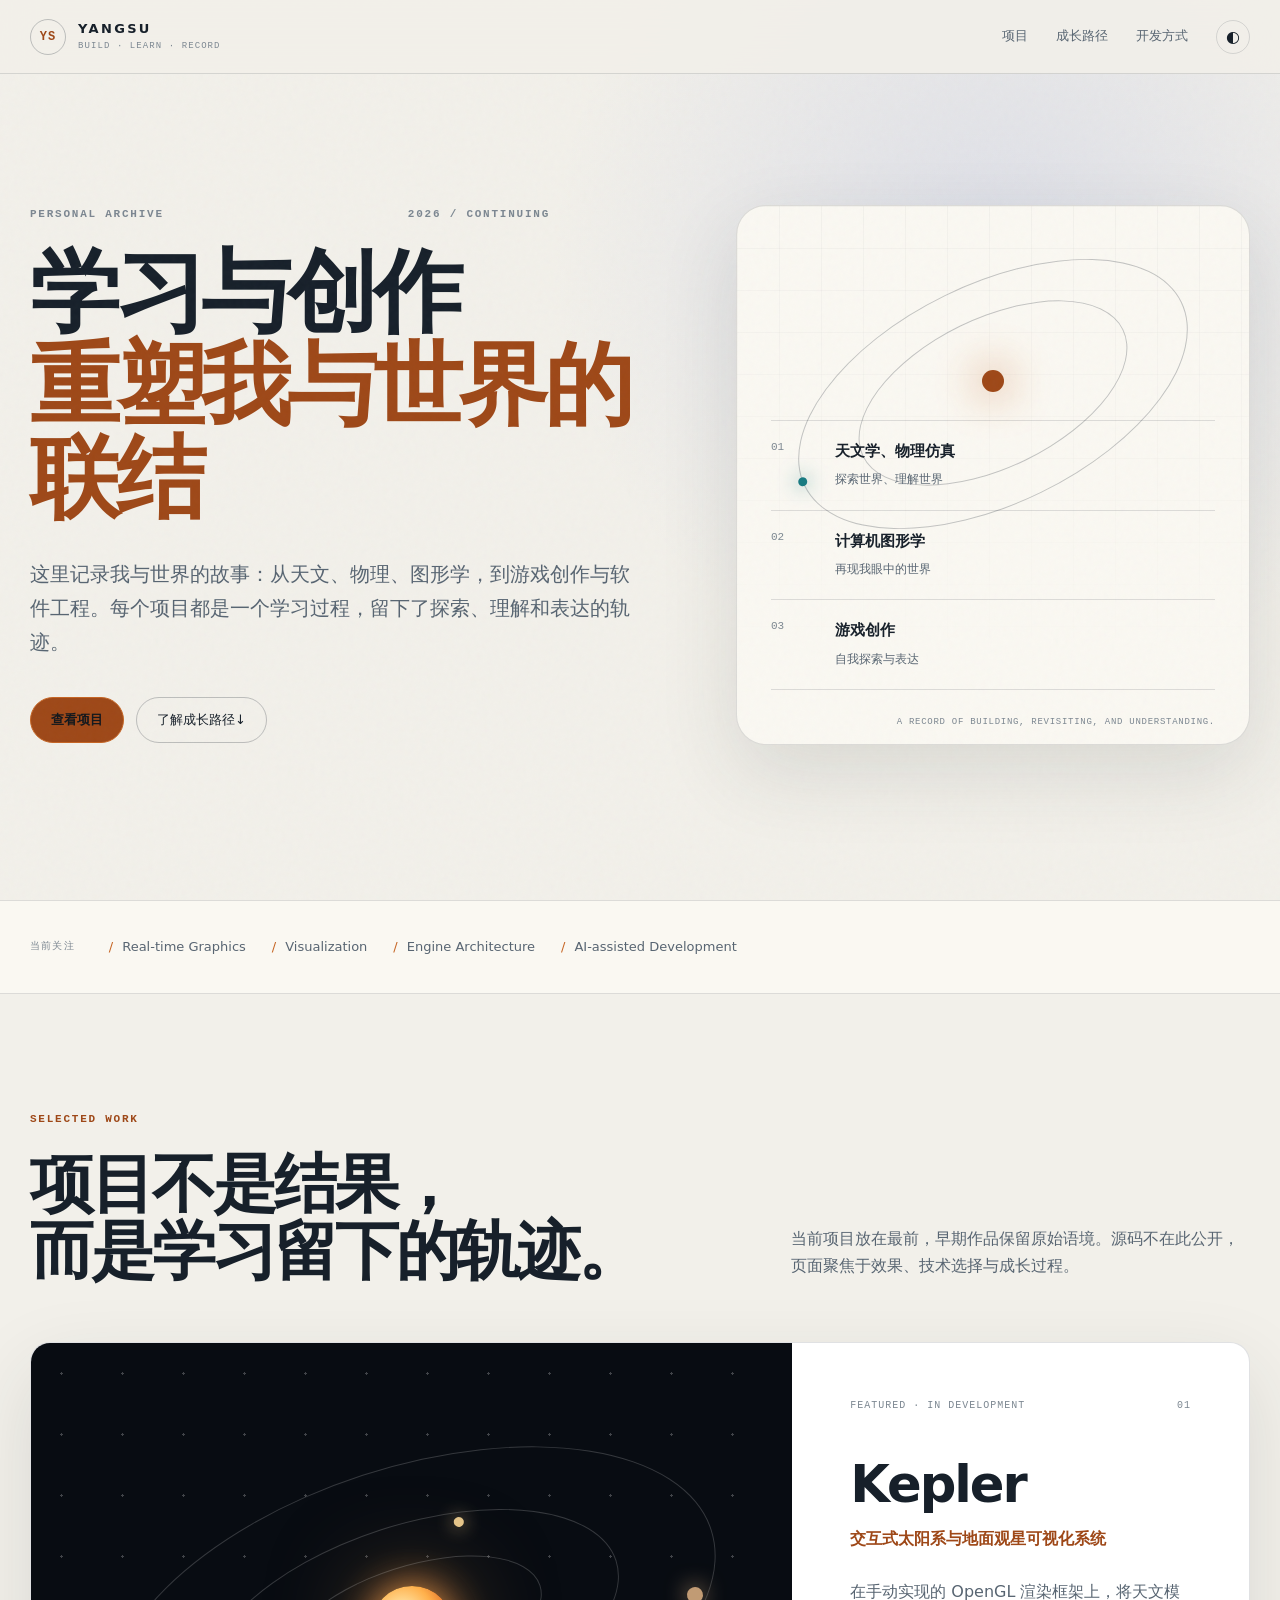
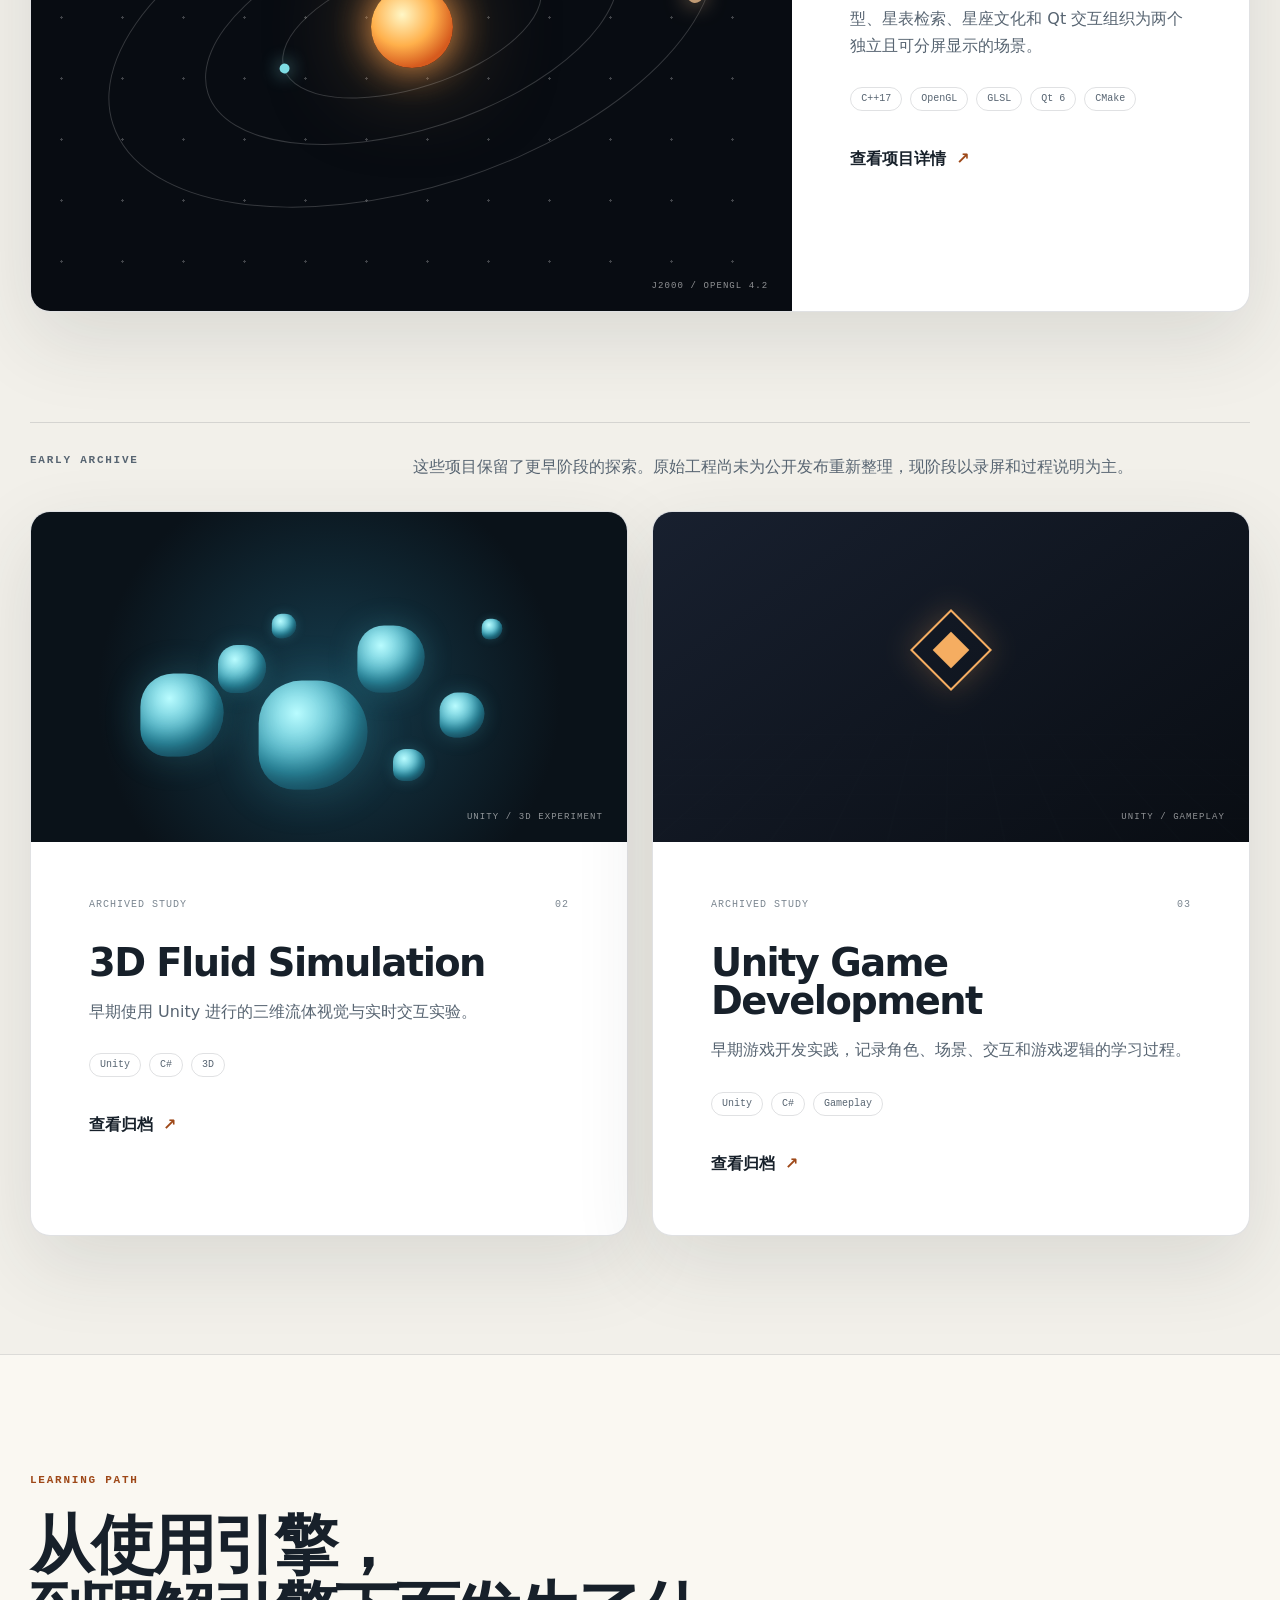
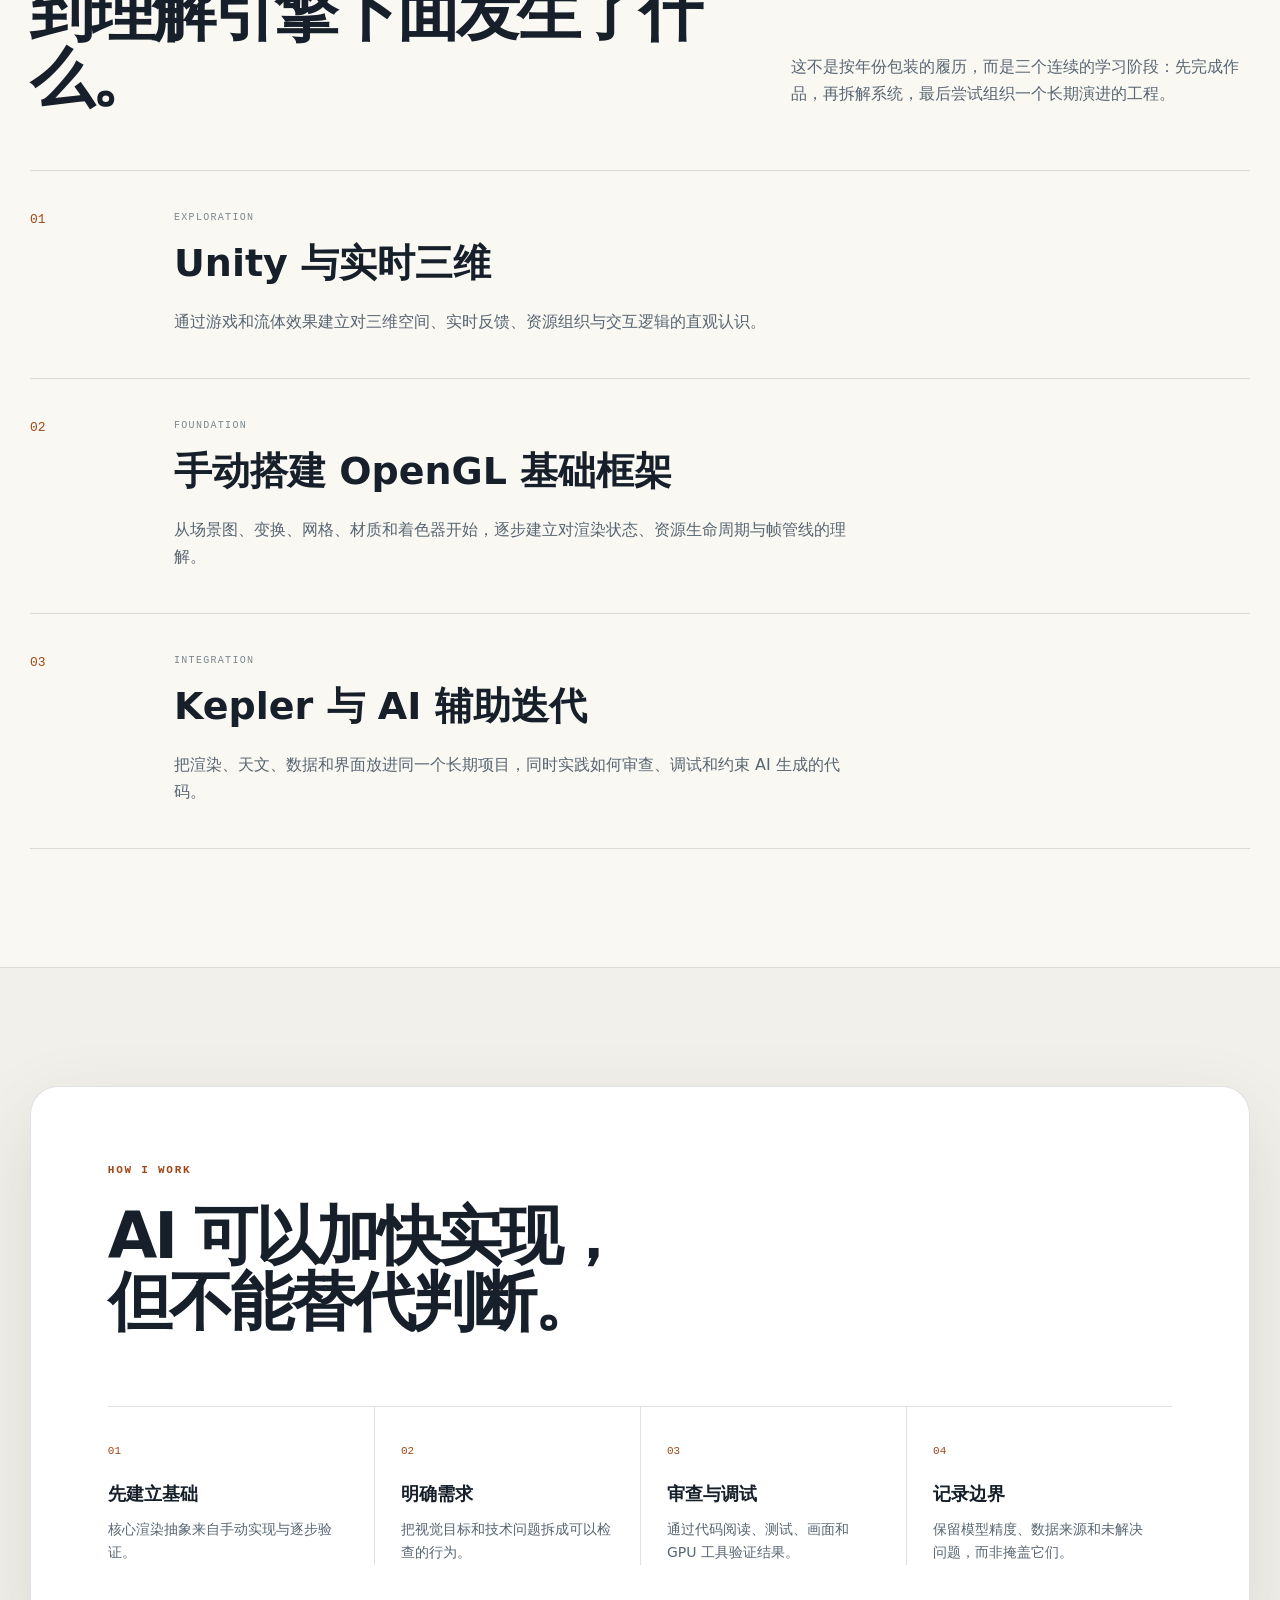
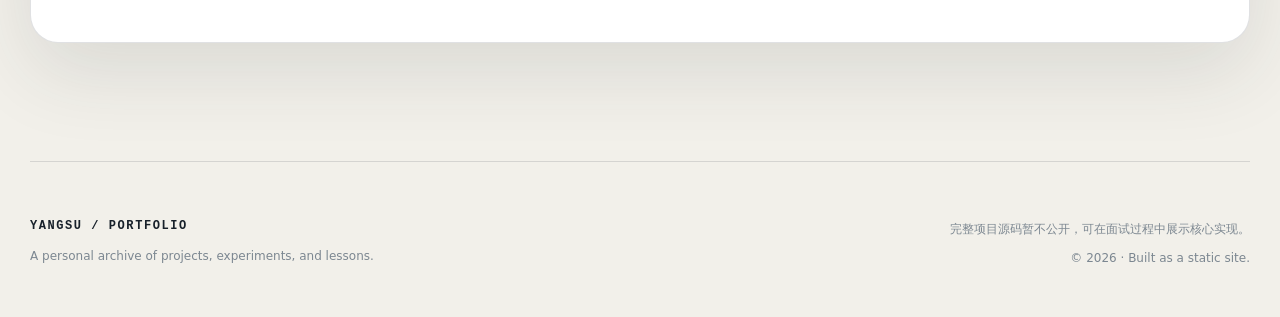
==== index.html @ 83a38634 "first version of my personal portfolio website, showcasing my projects and journey in learning and c" ====
<!doctype html>
<html lang="zh-CN" data-theme="dark">
<head>
  <meta charset="utf-8">
  <meta name="viewport" content="width=device-width, initial-scale=1">
  <meta name="description" content="A personal archive of projects, experiments, and lessons in graphics programming, game development, and software engineering.">
  <meta name="robots" content="noindex, nofollow, noarchive">
  <meta name="theme-color" content="#0b0f14">
  <title>YANGSU — Projects, Experiments & Growth</title>
  <link rel="stylesheet" href="assets/css/style.css">
  <script src="assets/js/main.js" defer></script>
</head>
<body>
  <a class="skip-link" href="#main">跳到主要内容</a>

  <header class="site-header">
    <a class="brand" href="./" aria-label="返回首页">
      <span class="brand-mark" aria-hidden="true">YS</span>
      <span class="brand-copy">
        <strong>YANGSU</strong>
        <small>BUILD · LEARN · RECORD</small>
      </span>
    </a>

    <button class="nav-toggle" type="button" aria-expanded="false" aria-controls="site-nav">
      <span></span><span></span>
      <span class="sr-only">打开导航</span>
    </button>

    <nav id="site-nav" class="site-nav" aria-label="主要导航">
      <a href="#work">项目</a>
      <a href="#journey">成长路径</a>
      <a href="#approach">开发方式</a>
      <button class="theme-toggle" type="button" aria-label="切换明暗主题">
        <span class="theme-toggle-icon" aria-hidden="true">◐</span>
      </button>
    </nav>
  </header>

  <main id="main">
    <section class="hero section-shell">
      <div class="hero-copy reveal">
        <p class="eyebrow"><span>PERSONAL ARCHIVE</span><span>2026 / CONTINUING</span></p>
        <h1>学习与创作<br><em>重塑我与世界的联结</em></h1>
        <p class="hero-lead">
          这里记录我与世界的故事：从天文、物理、图形学，到游戏创作与软件工程。每个项目都是一个学习过程，留下了探索、理解和表达的轨迹。
        </p>
        <div class="hero-actions">
          <a class="button button-primary" href="#work">查看项目</a>
          <a class="button button-quiet" href="#journey">了解成长路径 <span aria-hidden="true">↓</span></a>
        </div>
      </div>

      <div class="hero-visual reveal" aria-label="我与世界的故事">
        <div class="hero-grid" aria-hidden="true"></div>
        <div class="growth-orbit growth-orbit-a" aria-hidden="true"></div>
        <div class="growth-orbit growth-orbit-b" aria-hidden="true"></div>
        <div class="growth-core" aria-hidden="true"></div>
        <ol class="growth-steps">
          <li>
            <span class="step-index">01</span>
            <div><strong>天文学、物理仿真</strong><small>探索世界、理解世界</small></div>
          </li>
          <li>
            <span class="step-index">02</span>
            <div><strong>计算机图形学</strong><small>再现我眼中的世界</small></div>
          </li>
          <li>
            <span class="step-index">03</span>
            <div><strong>游戏创作</strong><small>自我探索与表达</small></div>
          </li>
        </ol>
        <p class="visual-caption">A record of building, revisiting, and understanding.</p>
      </div>
    </section>

    <section class="manifesto" aria-label="个人方向">
      <div class="manifesto-inner section-shell reveal">
        <p>当前关注</p>
        <ul>
          <li>Real-time Graphics</li>
          <li>Visualization</li>
          <li>Engine Architecture</li>
          <li>AI-assisted Development</li>
        </ul>
      </div>
    </section>

    <section id="work" class="work section-shell section-block">
      <div class="section-heading reveal">
        <div>
          <p class="eyebrow">SELECTED WORK</p>
          <h2>项目不是结果，<br>而是学习留下的轨迹。</h2>
        </div>
        <p>当前项目放在最前，早期作品保留原始语境。源码不在此公开，页面聚焦于效果、技术选择与成长过程。</p>
      </div>

      <article class="project-card project-featured reveal">
        <a class="project-visual visual-kepler" href="projects/kepler/" aria-label="查看 Kepler 项目">
          <div class="space-field" aria-hidden="true"></div>
          <div class="sun" aria-hidden="true"></div>
          <div class="orbit orbit-1" aria-hidden="true"><i></i></div>
          <div class="orbit orbit-2" aria-hidden="true"><i></i></div>
          <div class="orbit orbit-3" aria-hidden="true"><i></i></div>
          <span class="visual-label">J2000 / OPENGL 4.2</span>
        </a>
        <div class="project-body">
          <div class="project-meta">
            <span>FEATURED · IN DEVELOPMENT</span>
            <span>01</span>
          </div>
          <h3>Kepler</h3>
          <p class="project-subtitle">交互式太阳系与地面观星可视化系统</p>
          <p>
            在手动实现的 OpenGL 渲染框架上，将天文模型、星表检索、星座文化和
            Qt 交互组织为两个独立且可分屏显示的场景。
          </p>
          <ul class="tag-list" aria-label="Kepler 技术栈">
            <li>C++17</li><li>OpenGL</li><li>GLSL</li><li>Qt 6</li><li>CMake</li>
          </ul>
          <a class="text-link" href="projects/kepler/">查看项目详情 <span aria-hidden="true">↗</span></a>
        </div>
      </article>

      <div class="archive-heading reveal">
        <p class="eyebrow">EARLY ARCHIVE</p>
        <p>这些项目保留了更早阶段的探索。原始工程尚未为公开发布重新整理，现阶段以录屏和过程说明为主。</p>
      </div>

      <div class="project-grid">
        <article class="project-card project-compact reveal">
          <a class="project-visual visual-fluid" href="projects/unity-fluid/" aria-label="查看 Unity 3D 流体模拟">
            <div class="fluid-cloud" aria-hidden="true">
              <i></i><i></i><i></i><i></i><i></i><i></i><i></i><i></i>
            </div>
            <span class="visual-label">UNITY / 3D EXPERIMENT</span>
          </a>
          <div class="project-body">
            <div class="project-meta"><span>ARCHIVED STUDY</span><span>02</span></div>
            <h3>3D Fluid Simulation</h3>
            <p>早期使用 Unity 进行的三维流体视觉与实时交互实验。</p>
            <ul class="tag-list"><li>Unity</li><li>C#</li><li>3D</li></ul>
            <a class="text-link" href="projects/unity-fluid/">查看归档 <span aria-hidden="true">↗</span></a>
          </div>
        </article>

        <article class="project-card project-compact reveal">
          <a class="project-visual visual-game" href="projects/unity-game/" aria-label="查看 Unity 游戏开发归档">
            <div class="game-grid" aria-hidden="true"></div>
            <div class="game-cursor" aria-hidden="true"></div>
            <span class="visual-label">UNITY / GAMEPLAY</span>
          </a>
          <div class="project-body">
            <div class="project-meta"><span>ARCHIVED STUDY</span><span>03</span></div>
            <h3>Unity Game Development</h3>
            <p>早期游戏开发实践，记录角色、场景、交互和游戏逻辑的学习过程。</p>
            <ul class="tag-list"><li>Unity</li><li>C#</li><li>Gameplay</li></ul>
            <a class="text-link" href="projects/unity-game/">查看归档 <span aria-hidden="true">↗</span></a>
          </div>
        </article>
      </div>
    </section>

    <section id="journey" class="journey section-block">
      <div class="section-shell">
        <div class="section-heading reveal">
          <div>
            <p class="eyebrow">LEARNING PATH</p>
            <h2>从使用引擎，<br>到理解引擎下面发生了什么。</h2>
          </div>
          <p>这不是按年份包装的履历，而是三个连续的学习阶段：先完成作品，再拆解系统，最后尝试组织一个长期演进的工程。</p>
        </div>

        <ol class="timeline">
          <li class="reveal">
            <span class="timeline-number">01</span>
            <div>
              <p class="timeline-kicker">EXPLORATION</p>
              <h3>Unity 与实时三维</h3>
              <p>通过游戏和流体效果建立对三维空间、实时反馈、资源组织与交互逻辑的直观认识。</p>
            </div>
          </li>
          <li class="reveal">
            <span class="timeline-number">02</span>
            <div>
              <p class="timeline-kicker">FOUNDATION</p>
              <h3>手动搭建 OpenGL 基础框架</h3>
              <p>从场景图、变换、网格、材质和着色器开始，逐步建立对渲染状态、资源生命周期与帧管线的理解。</p>
            </div>
          </li>
          <li class="reveal">
            <span class="timeline-number">03</span>
            <div>
              <p class="timeline-kicker">INTEGRATION</p>
              <h3>Kepler 与 AI 辅助迭代</h3>
              <p>把渲染、天文、数据和界面放进同一个长期项目，同时实践如何审查、调试和约束 AI 生成的代码。</p>
            </div>
          </li>
        </ol>
      </div>
    </section>

    <section id="approach" class="approach section-shell section-block">
      <div class="approach-panel reveal">
        <p class="eyebrow">HOW I WORK</p>
        <h2>AI 可以加快实现，<br>但不能替代判断。</h2>
        <div class="approach-grid">
          <div><span>01</span><h3>先建立基础</h3><p>核心渲染抽象来自手动实现与逐步验证。</p></div>
          <div><span>02</span><h3>明确需求</h3><p>把视觉目标和技术问题拆成可以检查的行为。</p></div>
          <div><span>03</span><h3>审查与调试</h3><p>通过代码阅读、测试、画面和 GPU 工具验证结果。</p></div>
          <div><span>04</span><h3>记录边界</h3><p>保留模型精度、数据来源和未解决问题，而非掩盖它们。</p></div>
        </div>
      </div>
    </section>
  </main>

  <footer class="site-footer section-shell">
    <div>
      <strong>YANGSU / PORTFOLIO</strong>
      <p>A personal archive of projects, experiments, and lessons.</p>
    </div>
    <div class="footer-note">
      <p>完整项目源码暂不公开，可在面试过程中展示核心实现。</p>
      <p>© <span data-current-year>2026</span> · Built as a static site.</p>
    </div>
  </footer>
</body>
</html>
---- assets/css/style.css ----
:root {
  color-scheme: dark;
  --bg: #0b0f14;
  --bg-raised: #10161e;
  --panel: #131b25;
  --panel-soft: #17212d;
  --text: #eef2f5;
  --muted: #98a5b3;
  --faint: #65717e;
  --line: rgba(255, 255, 255, 0.12);
  --line-strong: rgba(255, 255, 255, 0.22);
  --accent: #f2a65a;
  --accent-bright: #ffc27c;
  --cyan: #74d8df;
  --blue: #728cff;
  --header-bg: rgba(11, 15, 20, 0.78);
  --shadow: 0 28px 80px rgba(0, 0, 0, 0.28);
  --radius: 20px;
  --max-width: 1220px;
  --font-sans: "Segoe UI", "PingFang SC", "Microsoft YaHei", system-ui, sans-serif;
  --font-mono: "Cascadia Code", "SFMono-Regular", Consolas, monospace;
}

html[data-theme="light"] {
  color-scheme: light;
  --bg: #f2f0ea;
  --bg-raised: #faf8f2;
  --panel: #ffffff;
  --panel-soft: #e9e6df;
  --text: #17202a;
  --muted: #586572;
  --faint: #7c8791;
  --line: rgba(18, 28, 38, 0.13);
  --line-strong: rgba(18, 28, 38, 0.24);
  --accent: #c66524;
  --accent-bright: #9e4818;
  --cyan: #187a82;
  --blue: #415fd1;
  --header-bg: rgba(242, 240, 234, 0.82);
  --shadow: 0 28px 80px rgba(44, 48, 52, 0.12);
}

* { box-sizing: border-box; }

html {
  scroll-behavior: smooth;
  scroll-padding-top: 90px;
}

body {
  margin: 0;
  min-width: 320px;
  background:
    radial-gradient(circle at 78% 5%, color-mix(in srgb, var(--blue) 12%, transparent), transparent 28rem),
    var(--bg);
  color: var(--text);
  font-family: var(--font-sans);
  line-height: 1.7;
  text-rendering: optimizeLegibility;
  transition: background-color 180ms ease, color 180ms ease;
}

body::before {
  content: "";
  position: fixed;
  inset: 0;
  pointer-events: none;
  opacity: 0.035;
  z-index: 20;
  background-image: url("data:image/svg+xml,%3Csvg viewBox='0 0 180 180' xmlns='http://www.w3.org/2000/svg'%3E%3Cfilter id='n'%3E%3CfeTurbulence type='fractalNoise' baseFrequency='.9' numOctaves='3' stitchTiles='stitch'/%3E%3C/filter%3E%3Crect width='100%25' height='100%25' filter='url(%23n)' opacity='.8'/%3E%3C/svg%3E");
}

a { color: inherit; }
button, input, video { font: inherit; }
img, video { max-width: 100%; }

.sr-only {
  position: absolute;
  width: 1px;
  height: 1px;
  padding: 0;
  margin: -1px;
  overflow: hidden;
  clip: rect(0, 0, 0, 0);
  white-space: nowrap;
  border: 0;
}

.skip-link {
  position: fixed;
  top: 12px;
  left: 12px;
  z-index: 100;
  padding: 10px 16px;
  color: #111;
  background: var(--accent-bright);
  transform: translateY(-160%);
  transition: transform 160ms ease;
}

.skip-link:focus { transform: translateY(0); }

.section-shell {
  width: min(calc(100% - 48px), var(--max-width));
  margin-inline: auto;
}

.section-block { padding-block: 118px; }

.site-header {
  position: sticky;
  top: 0;
  z-index: 50;
  display: flex;
  align-items: center;
  justify-content: space-between;
  min-height: 74px;
  padding-inline: max(24px, calc((100vw - var(--max-width)) / 2));
  border-bottom: 1px solid var(--line);
  background: var(--header-bg);
  backdrop-filter: blur(18px);
}

.brand {
  display: inline-flex;
  align-items: center;
  gap: 12px;
  text-decoration: none;
}

.brand-mark {
  display: grid;
  width: 36px;
  height: 36px;
  place-items: center;
  border: 1px solid var(--line-strong);
  border-radius: 50%;
  color: var(--accent-bright);
  font: 700 12px/1 var(--font-mono);
  letter-spacing: 0.08em;
}

.brand-copy { display: grid; line-height: 1.1; }
.brand-copy strong { font-size: 13px; letter-spacing: 0.18em; }
.brand-copy small { margin-top: 5px; color: var(--faint); font: 9px/1 var(--font-mono); letter-spacing: 0.12em; }

.site-nav { display: flex; align-items: center; gap: 28px; }
.site-nav a { color: var(--muted); font-size: 13px; text-decoration: none; }
.site-nav a:hover, .site-nav a:focus-visible { color: var(--text); }

.theme-toggle,
.nav-toggle {
  display: grid;
  place-items: center;
  color: var(--text);
  border: 1px solid var(--line);
  background: transparent;
  cursor: pointer;
}

.theme-toggle { width: 34px; height: 34px; border-radius: 50%; }
.theme-toggle:hover { border-color: var(--accent); color: var(--accent-bright); }
.nav-toggle { display: none; width: 40px; height: 40px; padding: 10px; border-radius: 8px; }
.nav-toggle span:not(.sr-only) { width: 18px; height: 1px; margin: 3px; background: currentColor; }

.hero {
  display: grid;
  grid-template-columns: minmax(0, 1.08fr) minmax(420px, 0.92fr);
  gap: clamp(48px, 8vw, 110px);
  align-items: center;
  min-height: calc(100vh - 74px);
  padding-block: 80px 104px;
}

.eyebrow {
  margin: 0 0 24px;
  color: var(--accent-bright);
  font: 700 11px/1.4 var(--font-mono);
  letter-spacing: 0.16em;
  text-transform: uppercase;
}

.hero-copy > .eyebrow { display: flex; justify-content: space-between; max-width: 520px; color: var(--faint); }

.hero h1,
.section-heading h2,
.approach-panel > h2,
.project-hero h1 {
  margin: 0;
  font-weight: 650;
  line-height: 1.04;
  letter-spacing: -0.048em;
}

.hero h1 { font-size: clamp(54px, 7vw, 96px); }
.hero h1 em { color: var(--accent-bright); font-style: normal; }
.hero-lead { max-width: 610px; margin: 32px 0 0; color: var(--muted); font-size: clamp(16px, 1.6vw, 20px); }
.hero-actions { display: flex; flex-wrap: wrap; gap: 12px; margin-top: 38px; }

.button {
  display: inline-flex;
  min-height: 46px;
  align-items: center;
  justify-content: center;
  padding: 0 20px;
  border: 1px solid var(--line-strong);
  border-radius: 999px;
  font-size: 13px;
  text-decoration: none;
  transition: transform 160ms ease, border-color 160ms ease, background 160ms ease;
}

.button:hover { transform: translateY(-2px); }
.button-primary { color: #12171c; border-color: var(--accent); background: var(--accent-bright); font-weight: 700; }
.button-quiet:hover { border-color: var(--accent); }

.hero-visual {
  position: relative;
  min-height: 540px;
  overflow: hidden;
  border: 1px solid var(--line);
  border-radius: 30px;
  background: var(--bg-raised);
  box-shadow: var(--shadow);
}

.hero-grid,
.game-grid {
  position: absolute;
  inset: 0;
  opacity: 0.25;
  background-image:
    linear-gradient(var(--line) 1px, transparent 1px),
    linear-gradient(90deg, var(--line) 1px, transparent 1px);
  background-size: 42px 42px;
  mask-image: linear-gradient(to bottom, #000, transparent 90%);
}

.growth-orbit { position: absolute; border: 1px solid var(--line-strong); border-radius: 50%; transform: rotate(-26deg); }
.growth-orbit-a { width: 420px; height: 220px; top: 78px; left: 50%; margin-left: -210px; }
.growth-orbit-b { width: 290px; height: 150px; top: 112px; left: 50%; margin-left: -145px; }
.growth-core { position: absolute; top: 164px; left: 50%; width: 22px; height: 22px; margin-left: -11px; border-radius: 50%; background: var(--accent-bright); box-shadow: 0 0 44px var(--accent); }
.growth-orbit-a::after { content: ""; position: absolute; top: 46%; left: -5px; width: 9px; height: 9px; border-radius: 50%; background: var(--cyan); box-shadow: 0 0 20px var(--cyan); }

.growth-steps {
  position: absolute;
  right: 34px;
  bottom: 54px;
  left: 34px;
  display: grid;
  gap: 0;
  margin: 0;
  padding: 0;
  list-style: none;
  border-top: 1px solid var(--line);
}

.growth-steps li { display: grid; grid-template-columns: 52px 1fr; gap: 12px; padding: 18px 0; border-bottom: 1px solid var(--line); }
.step-index { color: var(--faint); font: 11px/1.5 var(--font-mono); }
.growth-steps strong { display: block; font-size: 15px; }
.growth-steps small { color: var(--muted); font-size: 12px; }
.visual-caption { position: absolute; right: 34px; bottom: 17px; margin: 0; color: var(--faint); font: 9px/1 var(--font-mono); letter-spacing: 0.08em; text-transform: uppercase; }

.manifesto { border-block: 1px solid var(--line); background: var(--bg-raised); }
.manifesto-inner { display: flex; align-items: center; gap: 34px; min-height: 92px; }
.manifesto p { flex: 0 0 auto; margin: 0; color: var(--faint); font: 10px/1 var(--font-mono); letter-spacing: 0.12em; }
.manifesto ul { display: flex; flex-wrap: wrap; gap: 12px 26px; margin: 0; padding: 0; list-style: none; }
.manifesto li { color: var(--muted); font-size: 13px; }
.manifesto li::before { content: "/"; margin-right: 9px; color: var(--accent); }

.section-heading { display: grid; grid-template-columns: 1.2fr 0.8fr; gap: 72px; align-items: end; margin-bottom: 58px; }
.section-heading h2, .approach-panel > h2 { font-size: clamp(40px, 5vw, 66px); }
.section-heading > p { max-width: 460px; margin: 0 0 5px; color: var(--muted); }

.project-card { overflow: hidden; border: 1px solid var(--line); border-radius: var(--radius); background: var(--panel); box-shadow: var(--shadow); }
.project-featured { display: grid; grid-template-columns: minmax(0, 1.25fr) minmax(360px, 0.75fr); min-height: 570px; }
.project-visual { position: relative; display: block; min-height: 360px; overflow: hidden; background: #080c12; text-decoration: none; }
.project-body { padding: clamp(28px, 4.6vw, 58px); }
.project-meta { display: flex; justify-content: space-between; margin-bottom: 48px; color: var(--faint); font: 10px/1 var(--font-mono); letter-spacing: 0.1em; }
.project-body h3 { margin: 0; font-size: clamp(34px, 4vw, 55px); line-height: 1; letter-spacing: -0.04em; }
.project-subtitle { margin: 14px 0 26px; color: var(--accent-bright) !important; font-weight: 600; }
.project-body > p { color: var(--muted); }
.tag-list { display: flex; flex-wrap: wrap; gap: 8px; margin: 28px 0 34px; padding: 0; list-style: none; }
.tag-list li { padding: 6px 10px; border: 1px solid var(--line); border-radius: 999px; color: var(--muted); font: 10px/1 var(--font-mono); }
.text-link { display: inline-flex; gap: 10px; align-items: center; color: var(--text); font-weight: 650; text-decoration: none; }
.text-link span { color: var(--accent-bright); transition: transform 160ms ease; }
.text-link:hover span { transform: translate(3px, -3px); }
.visual-label { position: absolute; right: 24px; bottom: 20px; color: rgba(255,255,255,.55); font: 9px/1 var(--font-mono); letter-spacing: .12em; }

.space-field { position: absolute; inset: 0; background-image: radial-gradient(circle, rgba(255,255,255,.72) 0 1px, transparent 1.3px); background-size: 61px 61px; opacity: .32; }
.sun { position: absolute; top: 50%; left: 50%; width: 82px; height: 82px; margin: -41px; border-radius: 50%; background: radial-gradient(circle at 38% 35%, #fff7c6, #ffb04b 42%, #d65b1e 72%); box-shadow: 0 0 38px #f19a48, 0 0 100px rgba(242,166,90,.5); }
.orbit { position: absolute; top: 50%; left: 50%; border: 1px solid rgba(255,255,255,.18); border-radius: 50%; transform: translate(-50%, -50%) rotate(-18deg); }
.orbit-1 { width: 270px; height: 122px; }
.orbit-2 { width: 430px; height: 205px; }
.orbit-3 { width: 630px; height: 320px; }
.orbit i { position: absolute; top: 50%; left: 0; width: 10px; height: 10px; margin: -5px; border-radius: 50%; background: #7edce3; box-shadow: 0 0 18px #7edce3; }
.orbit-2 i { top: 8%; left: 68%; background: #e4c489; box-shadow: 0 0 18px #e4c489; }
.orbit-3 i { top: 67%; left: 94%; width: 16px; height: 16px; background: #c19b74; box-shadow: 0 0 22px #c19b74; }

.archive-heading { display: grid; grid-template-columns: .4fr 1fr; gap: 48px; margin: 110px 0 30px; padding-top: 30px; border-top: 1px solid var(--line); }
.archive-heading p { margin: 0; color: var(--muted); }
.project-grid { display: grid; grid-template-columns: 1fr 1fr; gap: 24px; }
.project-compact .project-visual { min-height: 330px; }
.project-compact .project-meta { margin-bottom: 34px; }
.project-compact .project-body h3 { font-size: clamp(30px, 3vw, 42px); }

.visual-fluid { background: radial-gradient(circle at 50% 56%, #153c4d, #0a1219 66%); }
.fluid-cloud { position: absolute; inset: 0; filter: blur(.2px); }
.fluid-cloud i { position: absolute; width: 64px; height: 64px; border-radius: 46% 54% 62% 38%; background: radial-gradient(circle at 35% 30%, #b9fcff, #36a5bc 58%, #174a63); box-shadow: inset -8px -12px 18px rgba(3,20,32,.45), 0 0 28px rgba(71,201,220,.22); }
.fluid-cloud i:nth-child(1) { left: 20%; top: 52%; transform: scale(1.3); }
.fluid-cloud i:nth-child(2) { left: 30%; top: 38%; transform: scale(.75); }
.fluid-cloud i:nth-child(3) { left: 42%; top: 58%; transform: scale(1.7); }
.fluid-cloud i:nth-child(4) { left: 55%; top: 35%; transform: scale(1.05); }
.fluid-cloud i:nth-child(5) { left: 67%; top: 52%; transform: scale(.7); }
.fluid-cloud i:nth-child(6) { left: 58%; top: 67%; transform: scale(.5); }
.fluid-cloud i:nth-child(7) { left: 37%; top: 25%; transform: scale(.38); }
.fluid-cloud i:nth-child(8) { left: 72%; top: 26%; transform: scale(.32); }

.visual-game { background: linear-gradient(145deg, #18202f, #090d13); }
.game-grid { opacity: .42; transform: perspective(420px) rotateX(58deg) scale(1.4); transform-origin: center bottom; mask-image: linear-gradient(to top, #000, transparent); }
.game-cursor { position: absolute; top: 42%; left: 50%; width: 58px; height: 58px; border: 2px solid #f5ad61; transform: translate(-50%, -50%) rotate(45deg); box-shadow: 0 0 30px rgba(245,173,97,.25); }
.game-cursor::after { content: ""; position: absolute; inset: 14px; background: #f5ad61; }

.journey { background: var(--bg-raised); border-block: 1px solid var(--line); }
.timeline { margin: 0; padding: 0; list-style: none; border-top: 1px solid var(--line); }
.timeline li { display: grid; grid-template-columns: 110px minmax(0, 1fr); gap: 34px; padding: 42px 0; border-bottom: 1px solid var(--line); }
.timeline-number { color: var(--accent-bright); font: 13px/1 var(--font-mono); }
.timeline-kicker { margin: 0 0 8px; color: var(--faint); font: 10px/1 var(--font-mono); letter-spacing: .13em; }
.timeline h3 { margin: 0; font-size: clamp(25px, 3vw, 38px); }
.timeline div > p:last-child { max-width: 690px; margin: 13px 0 0; color: var(--muted); }

.approach-panel { padding: clamp(34px, 6vw, 78px); border: 1px solid var(--line); border-radius: 28px; background: var(--panel); box-shadow: var(--shadow); }
.approach-panel > h2 { max-width: 800px; }
.approach-grid { display: grid; grid-template-columns: repeat(4, 1fr); gap: 0; margin-top: 70px; border-top: 1px solid var(--line); }
.approach-grid > div { padding: 28px 26px 0 0; }
.approach-grid > div + div { padding-left: 26px; border-left: 1px solid var(--line); }
.approach-grid span { color: var(--accent-bright); font: 11px/1 var(--font-mono); }
.approach-grid h3 { margin: 17px 0 8px; font-size: 18px; }
.approach-grid p { margin: 0; color: var(--muted); font-size: 14px; }

.site-footer { display: flex; justify-content: space-between; gap: 40px; padding-block: 48px; border-top: 1px solid var(--line); }
.site-footer strong { font: 700 12px/1 var(--font-mono); letter-spacing: .13em; }
.site-footer p { margin: 9px 0 0; color: var(--faint); font-size: 12px; }
.footer-note { text-align: right; }

/* Project detail pages */
.project-page { background: var(--bg); }
.project-nav { position: sticky; top: 0; z-index: 40; display: flex; justify-content: space-between; align-items: center; min-height: 66px; padding-inline: max(24px, calc((100vw - var(--max-width)) / 2)); border-bottom: 1px solid var(--line); background: var(--header-bg); backdrop-filter: blur(16px); }
.project-nav a { color: var(--muted); font-size: 13px; text-decoration: none; }
.project-nav a:hover { color: var(--text); }
.project-nav .project-nav-title { color: var(--text); font: 700 11px/1 var(--font-mono); letter-spacing: .12em; }
.project-hero { display: grid; grid-template-columns: 1fr .86fr; gap: 70px; align-items: center; padding-block: 100px 84px; }
.project-hero h1 { font-size: clamp(62px, 9vw, 124px); }
.project-hero .project-deck { max-width: 680px; margin: 28px 0 0; color: var(--muted); font-size: 19px; }
.project-facts { display: grid; grid-template-columns: 1fr 1fr; gap: 0; margin-top: 42px; border-block: 1px solid var(--line); }
.project-facts div { padding: 17px 18px 17px 0; }
.project-facts div:nth-child(even) { padding-left: 18px; border-left: 1px solid var(--line); }
.project-facts small { display: block; color: var(--faint); font: 9px/1 var(--font-mono); letter-spacing: .12em; }
.project-facts strong { display: block; margin-top: 7px; font-size: 13px; }
.project-hero-art { min-height: 470px; border: 1px solid var(--line); border-radius: 28px; background: #080c12; box-shadow: var(--shadow); }
.detail-section { padding-block: 94px; border-top: 1px solid var(--line); }
.detail-heading { display: grid; grid-template-columns: .42fr 1fr; gap: 42px; margin-bottom: 46px; }
.detail-heading .eyebrow { margin-top: 8px; }
.detail-heading h2 { max-width: 850px; margin: 0; font-size: clamp(34px, 4.5vw, 58px); line-height: 1.1; letter-spacing: -.035em; }
.detail-copy { max-width: 800px; margin-left: auto; color: var(--muted); font-size: 17px; }
.media-frame { position: relative; min-height: 520px; overflow: hidden; border: 1px solid var(--line); border-radius: var(--radius); background: var(--panel); box-shadow: var(--shadow); }
.media-frame video { display: none; width: 100%; height: 100%; min-height: 520px; object-fit: contain; background: #05070a; }
.media-frame.is-ready video { display: block; }
.media-frame.is-ready .media-placeholder { display: none; }
.media-placeholder { position: absolute; inset: 0; display: grid; place-items: center; padding: 30px; text-align: center; background: radial-gradient(circle at center, color-mix(in srgb, var(--blue) 15%, transparent), transparent 52%); }
.media-placeholder-mark { display: grid; width: 76px; height: 76px; margin: 0 auto 22px; place-items: center; border: 1px solid var(--line-strong); border-radius: 50%; color: var(--accent-bright); font-size: 23px; }
.media-placeholder h3 { margin: 0; font-size: 22px; }
.media-placeholder p { max-width: 520px; margin: 10px auto 0; color: var(--muted); }
.media-placeholder code { color: var(--cyan); font-family: var(--font-mono); }
.feature-list { display: grid; grid-template-columns: repeat(3, 1fr); gap: 18px; }
.feature-item { padding: 28px; border: 1px solid var(--line); border-radius: 16px; background: var(--panel); }
.feature-item span { color: var(--accent-bright); font: 10px/1 var(--font-mono); }
.feature-item h3 { margin: 18px 0 9px; font-size: 18px; }
.feature-item p { margin: 0; color: var(--muted); font-size: 14px; }
.architecture { display: grid; grid-template-columns: 1fr 46px 1fr 46px 1fr; align-items: stretch; gap: 10px; }
.architecture-column { display: grid; gap: 10px; }
.architecture-node { display: grid; min-height: 98px; align-content: center; padding: 18px; border: 1px solid var(--line); border-radius: 12px; background: var(--panel); }
.architecture-node strong { font-size: 15px; }
.architecture-node small { margin-top: 5px; color: var(--muted); }
.architecture-arrow { display: grid; place-items: center; color: var(--accent-bright); font: 18px/1 var(--font-mono); }
.pipeline { display: grid; grid-template-columns: repeat(6, 1fr); gap: 8px; counter-reset: pipeline; }
.pipeline div { position: relative; min-height: 138px; padding: 22px 16px; border: 1px solid var(--line); border-radius: 12px; background: var(--panel); counter-increment: pipeline; }
.pipeline div::before { content: "0" counter(pipeline); display: block; margin-bottom: 28px; color: var(--accent-bright); font: 10px/1 var(--font-mono); }
.pipeline strong { font-size: 13px; }
.note-panel { padding: 28px 32px; border-left: 3px solid var(--accent); background: var(--panel); color: var(--muted); }
.note-panel strong { color: var(--text); }
.archive-hero-art { display: grid; place-items: center; overflow: hidden; }
.archive-hero-art .fluid-cloud { width: 100%; height: 100%; }
.archive-hero-art .game-grid { width: 100%; height: 100%; }
.archive-status { display: inline-flex; align-items: center; gap: 8px; margin-top: 26px; padding: 8px 12px; border: 1px solid var(--line); border-radius: 999px; color: var(--muted); font: 10px/1 var(--font-mono); }
.archive-status::before { content: ""; width: 6px; height: 6px; border-radius: 50%; background: var(--accent); }

.reveal { opacity: 0; transform: translateY(18px); transition: opacity 650ms ease, transform 650ms ease; }
.reveal.is-visible { opacity: 1; transform: none; }

@media (max-width: 980px) {
  .hero { grid-template-columns: 1fr; min-height: auto; }
  .hero-visual { min-height: 500px; }
  .project-featured, .project-hero { grid-template-columns: 1fr; }
  .project-featured .project-visual { min-height: 480px; }
  .section-heading { grid-template-columns: 1fr; gap: 24px; }
  .approach-grid { grid-template-columns: 1fr 1fr; }
  .approach-grid > div:nth-child(3) { padding-left: 0; border-left: 0; }
  .architecture { grid-template-columns: 1fr; }
  .architecture-arrow { min-height: 34px; transform: rotate(90deg); }
  .pipeline { grid-template-columns: repeat(3, 1fr); }
  .feature-list { grid-template-columns: 1fr 1fr; }
}

@media (max-width: 720px) {
  .section-shell { width: min(calc(100% - 32px), var(--max-width)); }
  .section-block { padding-block: 82px; }
  .nav-toggle { display: grid; }
  .site-nav { position: absolute; top: 74px; right: 16px; left: 16px; display: none; align-items: stretch; gap: 0; padding: 12px; border: 1px solid var(--line); border-radius: 14px; background: var(--panel); box-shadow: var(--shadow); }
  .site-nav.is-open { display: grid; }
  .site-nav a { padding: 12px; }
  .theme-toggle { margin: 8px 12px; }
  .hero { padding-block: 62px 76px; }
  .hero-copy > .eyebrow span:last-child { display: none; }
  .hero h1 { font-size: clamp(46px, 15vw, 68px); }
  .hero-visual { min-height: 470px; border-radius: 20px; }
  .growth-orbit-a { width: 330px; height: 170px; margin-left: -165px; }
  .growth-orbit-b { width: 230px; height: 120px; margin-left: -115px; }
  .manifesto-inner { align-items: flex-start; flex-direction: column; gap: 15px; padding-block: 24px; }
  .manifesto ul { display: grid; grid-template-columns: 1fr 1fr; }
  .project-grid { grid-template-columns: 1fr; }
  .project-featured .project-visual { min-height: 390px; }
  .archive-heading { grid-template-columns: 1fr; gap: 10px; margin-top: 78px; }
  .timeline li { grid-template-columns: 54px 1fr; gap: 15px; }
  .approach-grid { grid-template-columns: 1fr; }
  .approach-grid > div, .approach-grid > div + div { padding: 24px 0; border-left: 0; border-bottom: 1px solid var(--line); }
  .site-footer { flex-direction: column; }
  .footer-note { text-align: left; }
  .project-hero { padding-block: 72px 60px; }
  .project-hero h1 { font-size: clamp(54px, 19vw, 86px); }
  .project-hero-art { min-height: 390px; }
  .detail-heading { grid-template-columns: 1fr; gap: 6px; }
  .media-frame, .media-frame video { min-height: 300px; }
  .feature-list { grid-template-columns: 1fr; }
  .pipeline { grid-template-columns: 1fr 1fr; }
}

@media (prefers-reduced-motion: reduce) {
  html { scroll-behavior: auto; }
  *, *::before, *::after { animation-duration: 0.01ms !important; animation-iteration-count: 1 !important; transition-duration: 0.01ms !important; }
  .reveal { opacity: 1; transform: none; }
}
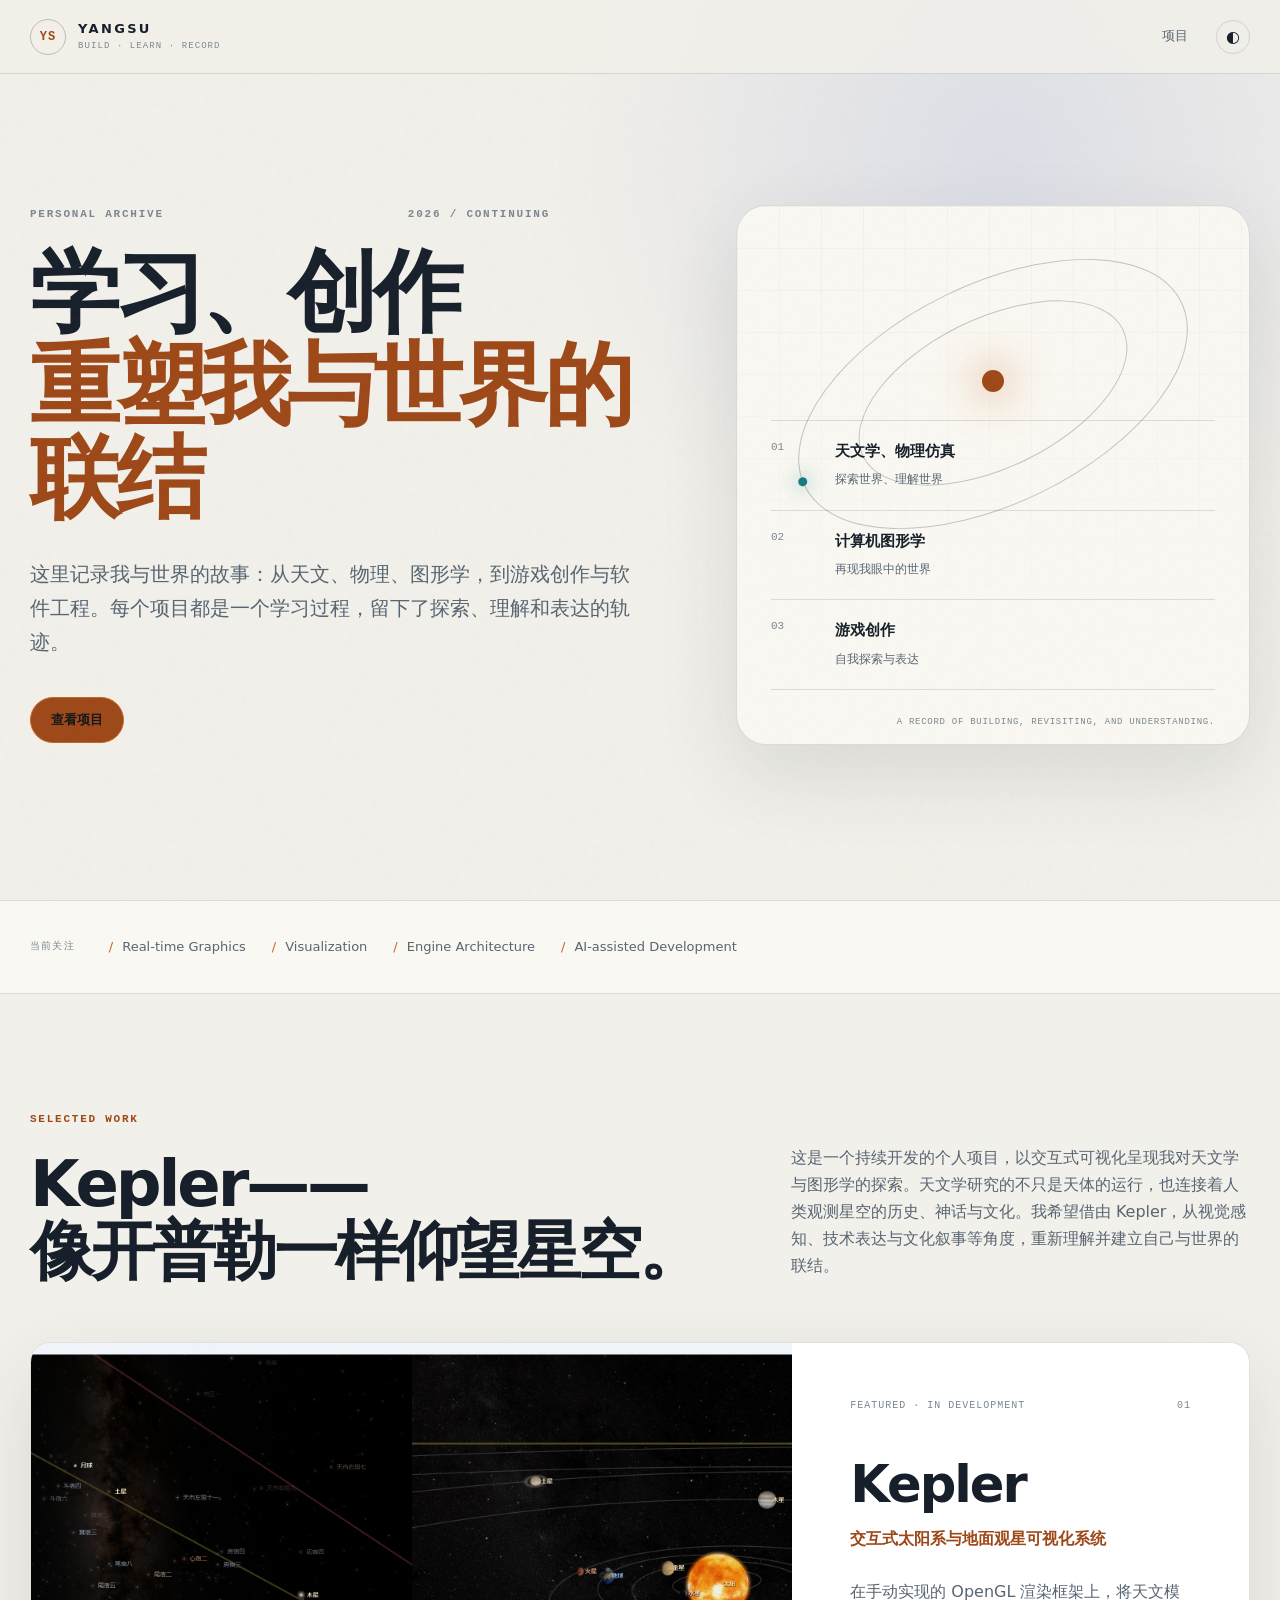
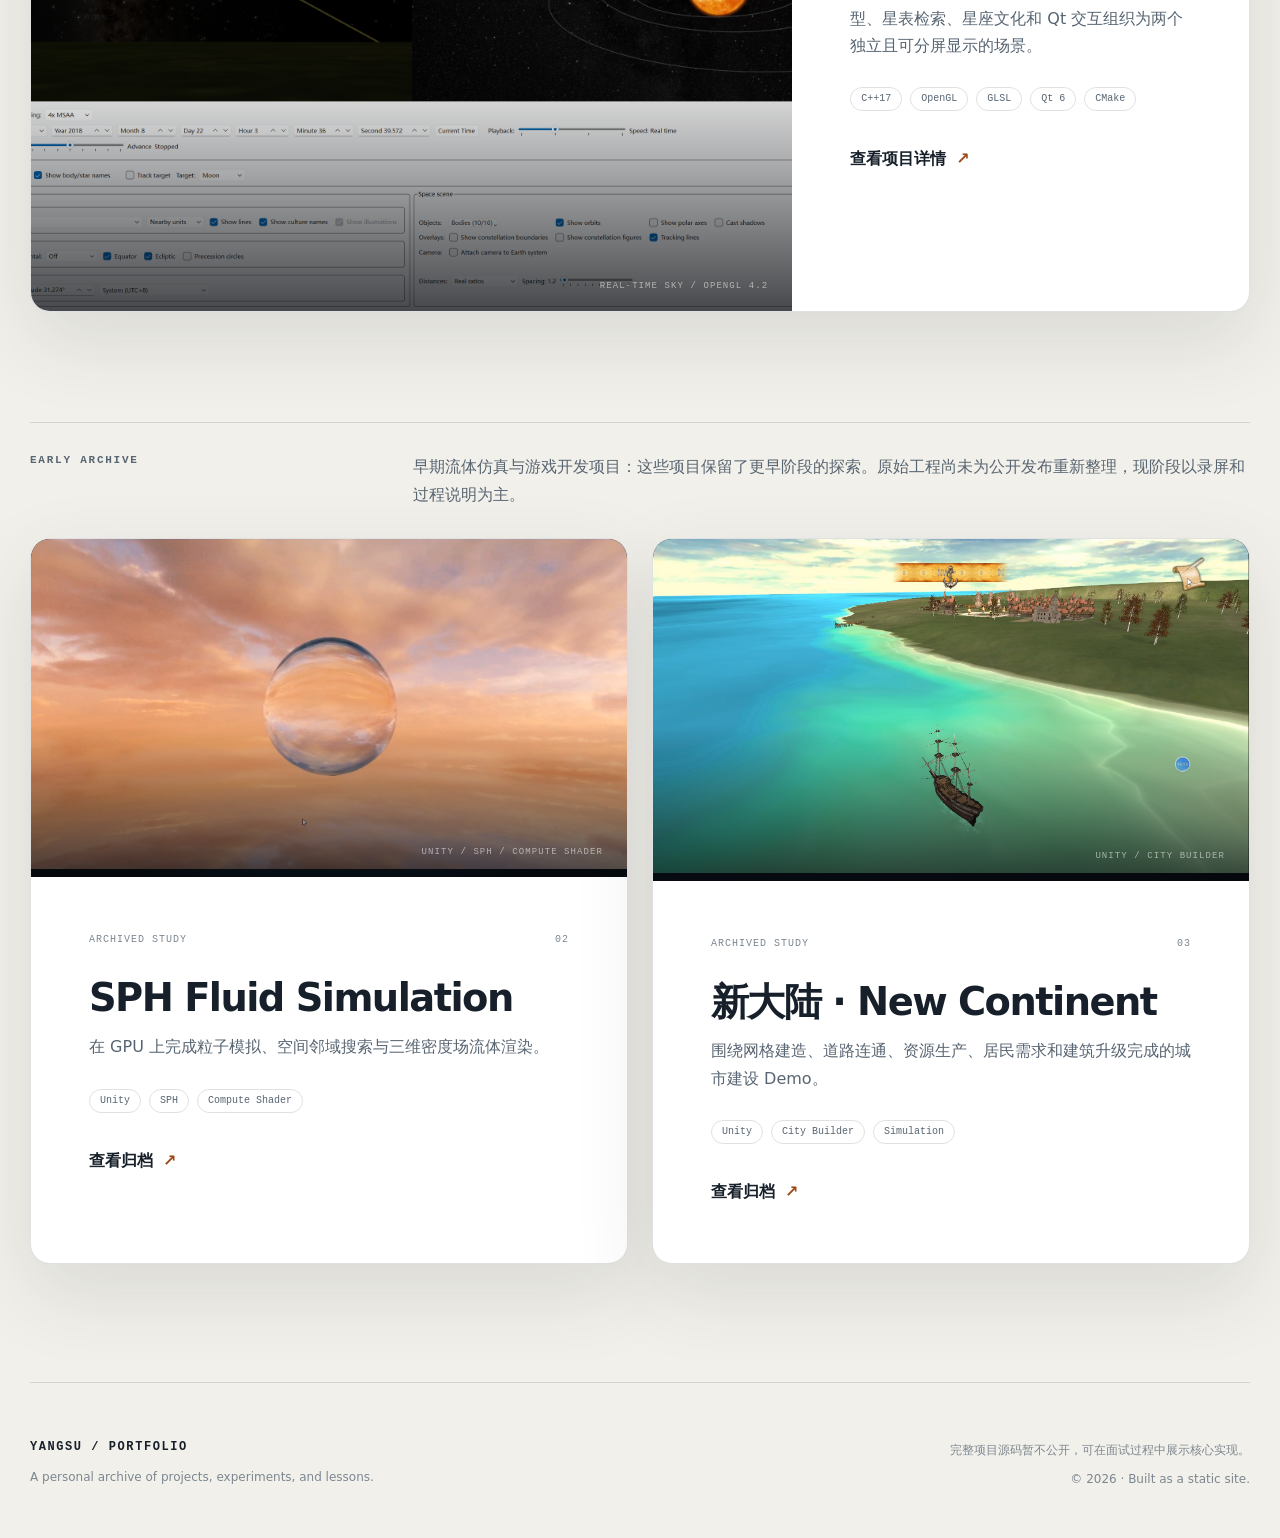
==== commit 80a8574f: "Publish portfolio website" ====
--- a/index.html
+++ b/index.html
@@ -29,8 +29,6 @@
 
     <nav id="site-nav" class="site-nav" aria-label="主要导航">
       <a href="#work">项目</a>
-      <a href="#journey">成长路径</a>
-      <a href="#approach">开发方式</a>
       <button class="theme-toggle" type="button" aria-label="切换明暗主题">
         <span class="theme-toggle-icon" aria-hidden="true">◐</span>
       </button>
@@ -41,13 +39,12 @@
     <section class="hero section-shell">
       <div class="hero-copy reveal">
         <p class="eyebrow"><span>PERSONAL ARCHIVE</span><span>2026 / CONTINUING</span></p>
-        <h1>学习与创作<br><em>重塑我与世界的联结</em></h1>
+        <h1>学习、创作<br><em>重塑我与世界的联结</em></h1>
         <p class="hero-lead">
           这里记录我与世界的故事：从天文、物理、图形学，到游戏创作与软件工程。每个项目都是一个学习过程，留下了探索、理解和表达的轨迹。
         </p>
         <div class="hero-actions">
           <a class="button button-primary" href="#work">查看项目</a>
-          <a class="button button-quiet" href="#journey">了解成长路径 <span aria-hidden="true">↓</span></a>
         </div>
       </div>
 
@@ -90,19 +87,15 @@
       <div class="section-heading reveal">
         <div>
           <p class="eyebrow">SELECTED WORK</p>
-          <h2>项目不是结果，<br>而是学习留下的轨迹。</h2>
+          <h2>Kepler——<br>像开普勒一样仰望星空。</h2>
         </div>
-        <p>当前项目放在最前，早期作品保留原始语境。源码不在此公开，页面聚焦于效果、技术选择与成长过程。</p>
+        <p>这是一个持续开发的个人项目，以交互式可视化呈现我对天文学与图形学的探索。天文学研究的不只是天体的运行，也连接着人类观测星空的历史、神话与文化。我希望借由 Kepler，从视觉感知、技术表达与文化叙事等角度，重新理解并建立自己与世界的联结。</p>
       </div>
 
       <article class="project-card project-featured reveal">
         <a class="project-visual visual-kepler" href="projects/kepler/" aria-label="查看 Kepler 项目">
-          <div class="space-field" aria-hidden="true"></div>
-          <div class="sun" aria-hidden="true"></div>
-          <div class="orbit orbit-1" aria-hidden="true"><i></i></div>
-          <div class="orbit orbit-2" aria-hidden="true"><i></i></div>
-          <div class="orbit orbit-3" aria-hidden="true"><i></i></div>
-          <span class="visual-label">J2000 / OPENGL 4.2</span>
+          <img class="project-cover" src="projects/kepler/media/screenshots/realtime-sky-space-comparison.png" alt="Kepler 地面观星与太阳系空间对照视图">
+          <span class="visual-label">REAL-TIME SKY / OPENGL 4.2</span>
         </a>
         <div class="project-body">
           <div class="project-meta">
@@ -124,94 +117,40 @@
 
       <div class="archive-heading reveal">
         <p class="eyebrow">EARLY ARCHIVE</p>
-        <p>这些项目保留了更早阶段的探索。原始工程尚未为公开发布重新整理，现阶段以录屏和过程说明为主。</p>
+        <p>早期流体仿真与游戏开发项目：这些项目保留了更早阶段的探索。原始工程尚未为公开发布重新整理，现阶段以录屏和过程说明为主。</p>
       </div>
 
       <div class="project-grid">
         <article class="project-card project-compact reveal">
           <a class="project-visual visual-fluid" href="projects/unity-fluid/" aria-label="查看 Unity 3D 流体模拟">
-            <div class="fluid-cloud" aria-hidden="true">
-              <i></i><i></i><i></i><i></i><i></i><i></i><i></i><i></i>
-            </div>
-            <span class="visual-label">UNITY / 3D EXPERIMENT</span>
+            <img class="project-cover" src="projects/unity-fluid/media/cover.png" alt="SPH 三维流体模拟项目画面">
+            <span class="visual-label">UNITY / SPH / COMPUTE SHADER</span>
           </a>
           <div class="project-body">
             <div class="project-meta"><span>ARCHIVED STUDY</span><span>02</span></div>
-            <h3>3D Fluid Simulation</h3>
-            <p>早期使用 Unity 进行的三维流体视觉与实时交互实验。</p>
-            <ul class="tag-list"><li>Unity</li><li>C#</li><li>3D</li></ul>
+            <h3>SPH Fluid Simulation</h3>
+            <p>在 GPU 上完成粒子模拟、空间邻域搜索与三维密度场流体渲染。</p>
+            <ul class="tag-list"><li>Unity</li><li>SPH</li><li>Compute Shader</li></ul>
             <a class="text-link" href="projects/unity-fluid/">查看归档 <span aria-hidden="true">↗</span></a>
           </div>
         </article>
 
         <article class="project-card project-compact reveal">
           <a class="project-visual visual-game" href="projects/unity-game/" aria-label="查看 Unity 游戏开发归档">
-            <div class="game-grid" aria-hidden="true"></div>
-            <div class="game-cursor" aria-hidden="true"></div>
-            <span class="visual-label">UNITY / GAMEPLAY</span>
+            <img class="project-cover" src="projects/unity-game/media/cover.png" alt="新大陆 Unity 城市建设项目画面">
+            <span class="visual-label">UNITY / CITY BUILDER</span>
           </a>
           <div class="project-body">
             <div class="project-meta"><span>ARCHIVED STUDY</span><span>03</span></div>
-            <h3>Unity Game Development</h3>
-            <p>早期游戏开发实践，记录角色、场景、交互和游戏逻辑的学习过程。</p>
-            <ul class="tag-list"><li>Unity</li><li>C#</li><li>Gameplay</li></ul>
+            <h3>新大陆 · New Continent</h3>
+            <p>围绕网格建造、道路连通、资源生产、居民需求和建筑升级完成的城市建设 Demo。</p>
+            <ul class="tag-list"><li>Unity</li><li>City Builder</li><li>Simulation</li></ul>
             <a class="text-link" href="projects/unity-game/">查看归档 <span aria-hidden="true">↗</span></a>
           </div>
         </article>
       </div>
     </section>
 
-    <section id="journey" class="journey section-block">
-      <div class="section-shell">
-        <div class="section-heading reveal">
-          <div>
-            <p class="eyebrow">LEARNING PATH</p>
-            <h2>从使用引擎，<br>到理解引擎下面发生了什么。</h2>
-          </div>
-          <p>这不是按年份包装的履历，而是三个连续的学习阶段：先完成作品，再拆解系统，最后尝试组织一个长期演进的工程。</p>
-        </div>
-
-        <ol class="timeline">
-          <li class="reveal">
-            <span class="timeline-number">01</span>
-            <div>
-              <p class="timeline-kicker">EXPLORATION</p>
-              <h3>Unity 与实时三维</h3>
-              <p>通过游戏和流体效果建立对三维空间、实时反馈、资源组织与交互逻辑的直观认识。</p>
-            </div>
-          </li>
-          <li class="reveal">
-            <span class="timeline-number">02</span>
-            <div>
-              <p class="timeline-kicker">FOUNDATION</p>
-              <h3>手动搭建 OpenGL 基础框架</h3>
-              <p>从场景图、变换、网格、材质和着色器开始，逐步建立对渲染状态、资源生命周期与帧管线的理解。</p>
-            </div>
-          </li>
-          <li class="reveal">
-            <span class="timeline-number">03</span>
-            <div>
-              <p class="timeline-kicker">INTEGRATION</p>
-              <h3>Kepler 与 AI 辅助迭代</h3>
-              <p>把渲染、天文、数据和界面放进同一个长期项目，同时实践如何审查、调试和约束 AI 生成的代码。</p>
-            </div>
-          </li>
-        </ol>
-      </div>
-    </section>
-
-    <section id="approach" class="approach section-shell section-block">
-      <div class="approach-panel reveal">
-        <p class="eyebrow">HOW I WORK</p>
-        <h2>AI 可以加快实现，<br>但不能替代判断。</h2>
-        <div class="approach-grid">
-          <div><span>01</span><h3>先建立基础</h3><p>核心渲染抽象来自手动实现与逐步验证。</p></div>
-          <div><span>02</span><h3>明确需求</h3><p>把视觉目标和技术问题拆成可以检查的行为。</p></div>
-          <div><span>03</span><h3>审查与调试</h3><p>通过代码阅读、测试、画面和 GPU 工具验证结果。</p></div>
-          <div><span>04</span><h3>记录边界</h3><p>保留模型精度、数据来源和未解决问题，而非掩盖它们。</p></div>
-        </div>
-      </div>
-    </section>
   </main>
 
   <footer class="site-footer section-shell">
--- a/assets/css/style.css
+++ b/assets/css/style.css
@@ -184,7 +184,6 @@
 
 .hero h1,
 .section-heading h2,
-.approach-panel > h2,
 .project-hero h1 {
   margin: 0;
   font-weight: 650;
@@ -269,12 +268,16 @@
 .manifesto li::before { content: "/"; margin-right: 9px; color: var(--accent); }
 
 .section-heading { display: grid; grid-template-columns: 1.2fr 0.8fr; gap: 72px; align-items: end; margin-bottom: 58px; }
-.section-heading h2, .approach-panel > h2 { font-size: clamp(40px, 5vw, 66px); }
+.section-heading h2 { font-size: clamp(40px, 5vw, 66px); }
 .section-heading > p { max-width: 460px; margin: 0 0 5px; color: var(--muted); }
 
 .project-card { overflow: hidden; border: 1px solid var(--line); border-radius: var(--radius); background: var(--panel); box-shadow: var(--shadow); }
 .project-featured { display: grid; grid-template-columns: minmax(0, 1.25fr) minmax(360px, 0.75fr); min-height: 570px; }
 .project-visual { position: relative; display: block; min-height: 360px; overflow: hidden; background: #080c12; text-decoration: none; }
+.project-cover { width: 100%; height: 100%; min-height: inherit; object-fit: cover; transition: transform 500ms ease, filter 500ms ease; }
+.project-visual:hover .project-cover { transform: scale(1.018); filter: brightness(1.06); }
+.project-visual:has(.project-cover)::after { content: ""; position: absolute; inset: 55% 0 0; background: linear-gradient(to bottom, transparent, rgba(3,6,10,.72)); pointer-events: none; }
+.project-visual:has(.project-cover) .visual-label { z-index: 1; }
 .project-body { padding: clamp(28px, 4.6vw, 58px); }
 .project-meta { display: flex; justify-content: space-between; margin-bottom: 48px; color: var(--faint); font: 10px/1 var(--font-mono); letter-spacing: 0.1em; }
 .project-body h3 { margin: 0; font-size: clamp(34px, 4vw, 55px); line-height: 1; letter-spacing: -0.04em; }
@@ -320,23 +323,6 @@
 .game-grid { opacity: .42; transform: perspective(420px) rotateX(58deg) scale(1.4); transform-origin: center bottom; mask-image: linear-gradient(to top, #000, transparent); }
 .game-cursor { position: absolute; top: 42%; left: 50%; width: 58px; height: 58px; border: 2px solid #f5ad61; transform: translate(-50%, -50%) rotate(45deg); box-shadow: 0 0 30px rgba(245,173,97,.25); }
 .game-cursor::after { content: ""; position: absolute; inset: 14px; background: #f5ad61; }
-
-.journey { background: var(--bg-raised); border-block: 1px solid var(--line); }
-.timeline { margin: 0; padding: 0; list-style: none; border-top: 1px solid var(--line); }
-.timeline li { display: grid; grid-template-columns: 110px minmax(0, 1fr); gap: 34px; padding: 42px 0; border-bottom: 1px solid var(--line); }
-.timeline-number { color: var(--accent-bright); font: 13px/1 var(--font-mono); }
-.timeline-kicker { margin: 0 0 8px; color: var(--faint); font: 10px/1 var(--font-mono); letter-spacing: .13em; }
-.timeline h3 { margin: 0; font-size: clamp(25px, 3vw, 38px); }
-.timeline div > p:last-child { max-width: 690px; margin: 13px 0 0; color: var(--muted); }
-
-.approach-panel { padding: clamp(34px, 6vw, 78px); border: 1px solid var(--line); border-radius: 28px; background: var(--panel); box-shadow: var(--shadow); }
-.approach-panel > h2 { max-width: 800px; }
-.approach-grid { display: grid; grid-template-columns: repeat(4, 1fr); gap: 0; margin-top: 70px; border-top: 1px solid var(--line); }
-.approach-grid > div { padding: 28px 26px 0 0; }
-.approach-grid > div + div { padding-left: 26px; border-left: 1px solid var(--line); }
-.approach-grid span { color: var(--accent-bright); font: 11px/1 var(--font-mono); }
-.approach-grid h3 { margin: 17px 0 8px; font-size: 18px; }
-.approach-grid p { margin: 0; color: var(--muted); font-size: 14px; }
 
 .site-footer { display: flex; justify-content: space-between; gap: 40px; padding-block: 48px; border-top: 1px solid var(--line); }
 .site-footer strong { font: 700 12px/1 var(--font-mono); letter-spacing: .13em; }
@@ -357,7 +343,7 @@
 .project-facts div:nth-child(even) { padding-left: 18px; border-left: 1px solid var(--line); }
 .project-facts small { display: block; color: var(--faint); font: 9px/1 var(--font-mono); letter-spacing: .12em; }
 .project-facts strong { display: block; margin-top: 7px; font-size: 13px; }
-.project-hero-art { min-height: 470px; border: 1px solid var(--line); border-radius: 28px; background: #080c12; box-shadow: var(--shadow); }
+.project-hero-art { position: relative; min-height: 470px; overflow: hidden; isolation: isolate; border: 1px solid var(--line); border-radius: 28px; background: #080c12; box-shadow: var(--shadow); }
 .detail-section { padding-block: 94px; border-top: 1px solid var(--line); }
 .detail-heading { display: grid; grid-template-columns: .42fr 1fr; gap: 42px; margin-bottom: 46px; }
 .detail-heading .eyebrow { margin-top: 8px; }
@@ -395,6 +381,140 @@
 .archive-status { display: inline-flex; align-items: center; gap: 8px; margin-top: 26px; padding: 8px 12px; border: 1px solid var(--line); border-radius: 999px; color: var(--muted); font: 10px/1 var(--font-mono); }
 .archive-status::before { content: ""; width: 6px; height: 6px; border-radius: 50%; background: var(--accent); }
 
+/* Archived Unity case studies */
+.archive-page .project-hero { grid-template-columns: .9fr 1.1fr; }
+.archive-page .project-hero > * { min-width: 0; }
+.archive-page .detail-section { padding-block: 78px; }
+.archive-cover-art { display: flex; min-height: 0; flex-direction: column; margin: 0; }
+.archive-cover-art img { display: block; width: 100%; aspect-ratio: 16 / 9; object-fit: cover; background: #05070a; }
+.archive-cover-art figcaption { display: grid; grid-template-columns: auto 1fr; gap: 18px; align-items: center; padding: 17px 20px; background: var(--panel); }
+.archive-cover-art figcaption span,
+.archive-media-copy > span { color: var(--accent-bright); font: 10px/1.4 var(--font-mono); letter-spacing: .1em; }
+.archive-cover-art figcaption strong { font-size: 14px; }
+.archive-prose { max-width: 870px; margin-left: auto; color: var(--muted); font-size: 17px; }
+.archive-prose p { margin: 0; }
+.archive-prose p + p { margin-top: 20px; }
+.archive-reference-list,
+.archive-media-list { display: grid; grid-template-columns: 1fr; gap: 26px; }
+.archive-reference,
+.archive-media-item { margin: 0; overflow: hidden; border: 1px solid var(--line); border-radius: 18px; background: var(--panel); box-shadow: var(--shadow); }
+.archive-media-copy { padding: 22px 24px 20px; border-bottom: 1px solid var(--line); }
+.archive-media-copy h3 { margin: 8px 0 5px; font-size: 20px; }
+.archive-media-copy p { max-width: 880px; margin: 0; color: var(--muted); font-size: 14px; }
+.archive-media-item video { display: block; width: 100%; aspect-ratio: 16 / 9; object-fit: contain; background: #030609; }
+.archive-diagram { display: block; width: 100%; max-height: 680px; object-fit: contain; padding: clamp(22px, 4vw, 46px); background: #f1f2f4; }
+.archive-diagram-tall { max-height: 920px; }
+.fluid-page .archive-reference .archive-diagram { max-width: 620px; margin-inline: auto; }
+
+/* Kepler case study */
+.kepler-page .project-hero { grid-template-columns: 1fr; gap: 42px; }
+.kepler-page .detail-section { padding-block: 76px; }
+.kepler-page .detail-heading { margin-bottom: 36px; }
+.kepler-page .detail-heading h2 { font-size: clamp(32px, 4vw, 52px); }
+.kepler-hero-media { display: flex; flex-direction: column; min-height: 0; margin: 0; }
+.kepler-hero-media::after {
+  content: none;
+}
+.kepler-hero-media img { display: block; width: 100%; aspect-ratio: 16 / 9; object-fit: contain; background: #030609; }
+.kepler-hero-media figcaption { position: static; display: grid; grid-template-columns: auto 1fr; gap: 18px; align-items: center; padding: 18px 22px; color: var(--text); background: var(--panel); }
+.kepler-hero-media figcaption span { color: var(--accent-bright); font: 10px/1 var(--font-mono); letter-spacing: .12em; }
+.kepler-hero-media figcaption strong { font-size: 14px; }
+.kepler-prose { color: var(--muted); font-size: 16px; }
+.kepler-prose p { margin: 0; }
+.kepler-prose p + p { margin-top: 18px; }
+.kepler-prose-lead { max-width: 850px; margin-left: auto; font-size: 18px; }
+.realtime-definition { display: grid; grid-template-columns: .45fr 1fr; gap: 12px 54px; margin-top: 52px; padding: 34px; border: 1px solid color-mix(in srgb, var(--cyan) 38%, var(--line)); border-radius: 18px; background: linear-gradient(135deg, color-mix(in srgb, var(--cyan) 8%, var(--panel)), var(--panel)); }
+.realtime-definition .eyebrow { grid-row: span 3; margin: 5px 0 0; color: var(--cyan); }
+.realtime-definition h3 { margin: 0; font-size: clamp(22px, 2.5vw, 31px); line-height: 1.3; }
+.realtime-definition > p:not(.eyebrow) { margin: 6px 0 0; color: var(--muted); }
+.realtime-definition small { color: var(--faint); }
+.kepler-gallery { display: grid; grid-template-columns: 1fr; gap: 22px; }
+.kepler-shot { margin: 0; overflow: hidden; border: 1px solid var(--line); border-radius: 18px; background: var(--panel); box-shadow: var(--shadow); }
+.kepler-shot-wide { grid-column: auto; }
+.kepler-shot img,
+.kepler-shot-wide img { display: block; width: 100%; aspect-ratio: 16 / 9; object-fit: contain; background: #05070a; }
+.kepler-shot figcaption { display: grid; grid-template-columns: max-content max-content minmax(0, 1fr); gap: 14px 20px; align-items: center; min-height: 62px; padding: 16px 21px; }
+.kepler-shot figcaption span { color: var(--accent-bright); font: 10px/1.4 var(--font-mono); letter-spacing: .09em; text-transform: uppercase; }
+.kepler-shot figcaption strong { font-size: 17px; white-space: nowrap; }
+.kepler-shot figcaption p { min-width: 0; margin: 0; overflow: hidden; color: var(--muted); font-size: 13px; line-height: 1.45; display: -webkit-box; -webkit-box-orient: vertical; -webkit-line-clamp: 2; }
+.kepler-video-grid { display: grid; grid-template-columns: 1fr; gap: 22px; margin-top: 22px; }
+.kepler-video { overflow: hidden; border: 1px solid var(--line); border-radius: 18px; background: var(--panel); }
+.kepler-video-featured { display: flex; flex-direction: column; }
+.kepler-video video { display: block; width: 100%; aspect-ratio: 16 / 9; object-fit: contain; background: #030609; }
+.kepler-video-featured video { min-height: 0; }
+.kepler-video > div { display: grid; grid-template-columns: max-content max-content minmax(0, 1fr); gap: 14px 20px; align-items: center; min-height: 62px; padding: 16px 21px; }
+.kepler-video > div span,
+.kepler-notes article > span,
+.kepler-ownership article > span { color: var(--accent-bright); font: 10px/1.4 var(--font-mono); letter-spacing: .1em; }
+.kepler-video h3 { margin: 0; font-size: 17px; white-space: nowrap; }
+.kepler-video p { min-width: 0; margin: 0; overflow: hidden; color: var(--muted); font-size: 13px; line-height: 1.45; display: -webkit-box; -webkit-box-orient: vertical; -webkit-line-clamp: 2; }
+.kepler-capability-list { display: grid; grid-template-columns: 1fr 1fr; border-top: 1px solid var(--line); }
+.kepler-capability-list article { display: grid; grid-template-columns: 46px 1fr; gap: 18px; padding: 28px 28px 28px 0; border-bottom: 1px solid var(--line); }
+.kepler-capability-list article:nth-child(even) { padding-left: 28px; border-left: 1px solid var(--line); }
+.kepler-capability-list article > span { color: var(--accent-bright); font: 11px/1.7 var(--font-mono); }
+.kepler-capability-list h3 { margin: 0 0 7px; font-size: 18px; }
+.kepler-capability-list p { margin: 0; color: var(--muted); font-size: 14px; }
+.kepler-stack { display: grid; grid-template-columns: repeat(3, 1fr); margin-top: 36px; border: 1px solid var(--line); border-radius: 16px; background: var(--panel); }
+.kepler-stack div { display: grid; gap: 7px; padding: 22px; }
+.kepler-stack div:not(:nth-child(3n + 1)) { border-left: 1px solid var(--line); }
+.kepler-stack div:nth-child(n + 4) { border-top: 1px solid var(--line); }
+.kepler-stack small { color: var(--faint); font: 9px/1 var(--font-mono); letter-spacing: .1em; }
+.kepler-stack strong { font-size: 13px; }
+.kepler-diagram,
+.kepler-pipeline { overflow: hidden; padding: clamp(22px, 3.5vw, 42px); border: 1px solid var(--line); border-radius: 20px; background: color-mix(in srgb, var(--panel) 82%, var(--bg)); box-shadow: var(--shadow); }
+.diagram-main-flow { display: grid; grid-template-columns: .7fr 28px 1fr 28px 1.18fr 28px 1.35fr; gap: 10px; align-items: center; }
+.diagram-group { display: grid; gap: 9px; align-self: stretch; padding: 12px; border: 1px solid var(--line); border-radius: 14px; background: color-mix(in srgb, var(--panel-soft) 55%, transparent); }
+.diagram-group-accent { border-color: color-mix(in srgb, var(--accent) 45%, var(--line)); }
+.diagram-group > p { margin: 0 0 2px; color: var(--faint); font: 9px/1.3 var(--font-mono); letter-spacing: .12em; }
+.diagram-node { display: grid; gap: 5px; align-content: center; min-height: 76px; padding: 15px; border: 1px solid var(--line); border-radius: 10px; background: var(--panel); }
+.diagram-node-small { min-height: 126px; }
+.diagram-node strong { font-size: 13px; line-height: 1.35; }
+.diagram-node small { color: var(--muted); font-size: 11px; line-height: 1.5; }
+.diagram-arrow { color: var(--accent-bright); text-align: center; font: 18px/1 var(--font-mono); }
+.diagram-support-flow { display: grid; grid-template-columns: 1fr 28px 1.2fr 28px 1.3fr; gap: 10px; align-items: center; margin-top: 22px; padding-top: 22px; border-top: 1px dashed var(--line); }
+.diagram-caption { margin: 0; color: var(--muted); font-size: 12px; }
+.table-wrap { margin-top: 26px; overflow-x: auto; border: 1px solid var(--line); border-radius: 16px; }
+.kepler-table { width: 100%; border-collapse: collapse; background: var(--panel); font-size: 14px; }
+.kepler-table th,
+.kepler-table td { padding: 15px 18px; border-bottom: 1px solid var(--line); text-align: left; vertical-align: top; }
+.kepler-table tr:last-child td { border-bottom: 0; }
+.kepler-table th { color: var(--faint); font: 10px/1 var(--font-mono); letter-spacing: .1em; }
+.kepler-table td:first-child { width: 170px; color: var(--accent-bright); }
+.kepler-table td:last-child { color: var(--muted); }
+.kepler-table code { font-family: var(--font-mono); }
+.pipeline-row { display: grid; align-items: stretch; gap: 8px; }
+.pipeline-row-main { grid-template-columns: 1fr 22px 1.2fr 22px 1.2fr 22px 1.35fr; }
+.pipeline-row-post { grid-template-columns: .75fr 20px .65fr 20px 1.2fr 20px 1fr 20px .8fr 20px .9fr; }
+.pipeline-row > div,
+.pipeline-queues > div { display: grid; gap: 8px; align-content: center; min-height: 90px; padding: 15px; border: 1px solid var(--line); border-radius: 10px; background: var(--panel); }
+.pipeline-row > span { display: grid; place-items: center; color: var(--accent-bright); }
+.pipeline-row small,
+.pipeline-queues small { color: var(--faint); font: 9px/1.4 var(--font-mono); }
+.pipeline-row strong,
+.pipeline-queues strong { font-size: 12px; line-height: 1.45; }
+.pipeline-label { margin: 28px 0 12px; color: var(--faint); font: 9px/1 var(--font-mono); letter-spacing: .12em; text-align: center; }
+.pipeline-queues { display: grid; grid-template-columns: repeat(5, 1fr); gap: 9px; }
+.pipeline-queues > div { min-height: 76px; text-align: center; }
+.pipeline-merge { margin: 13px 0; color: var(--accent-bright); text-align: center; }
+.kepler-notes { display: grid; grid-template-columns: 1fr 1fr; border-top: 1px solid var(--line); }
+.kepler-notes article { padding: 34px 38px 34px 0; border-bottom: 1px solid var(--line); }
+.kepler-notes article:nth-child(even) { padding-left: 38px; border-left: 1px solid var(--line); }
+.kepler-notes h3,
+.kepler-ownership h3 { margin: 13px 0 9px; font-size: 20px; }
+.kepler-notes p { margin: 0; color: var(--muted); font-size: 14px; }
+.kepler-ownership { display: grid; grid-template-columns: 1.45fr 1fr 1fr; gap: 16px; }
+.kepler-ownership article { padding: 28px; border: 1px solid var(--line); border-radius: 16px; background: var(--panel); }
+.kepler-ownership ul { margin: 15px 0 0; padding-left: 18px; color: var(--muted); font-size: 14px; }
+.kepler-ownership li + li { margin-top: 7px; }
+.kepler-ownership li strong { color: var(--text); font-weight: 650; }
+.kepler-closing { display: grid; grid-template-columns: 1.2fr .8fr; gap: 24px; align-items: stretch; }
+.kepler-closing .note-panel { border: 1px solid var(--line); border-left: 3px solid var(--accent); border-radius: 12px; }
+.kepler-closing .note-panel p { margin: 10px 0 0; }
+.kepler-source-note { padding: 30px; border: 1px solid var(--line); border-radius: 12px; background: var(--panel); }
+.kepler-source-note .eyebrow { margin-bottom: 16px; }
+.kepler-source-note h2 { margin: 0; font-size: 27px; }
+.kepler-source-note > p:last-child { margin: 12px 0 0; color: var(--muted); font-size: 14px; }
+
 .reveal { opacity: 0; transform: translateY(18px); transition: opacity 650ms ease, transform 650ms ease; }
 .reveal.is-visible { opacity: 1; transform: none; }
 
@@ -402,14 +522,22 @@
   .hero { grid-template-columns: 1fr; min-height: auto; }
   .hero-visual { min-height: 500px; }
   .project-featured, .project-hero { grid-template-columns: 1fr; }
+  .archive-page .project-hero { grid-template-columns: 1fr; }
   .project-featured .project-visual { min-height: 480px; }
   .section-heading { grid-template-columns: 1fr; gap: 24px; }
-  .approach-grid { grid-template-columns: 1fr 1fr; }
-  .approach-grid > div:nth-child(3) { padding-left: 0; border-left: 0; }
   .architecture { grid-template-columns: 1fr; }
   .architecture-arrow { min-height: 34px; transform: rotate(90deg); }
   .pipeline { grid-template-columns: repeat(3, 1fr); }
   .feature-list { grid-template-columns: 1fr 1fr; }
+  .diagram-main-flow { grid-template-columns: 1fr; }
+  .diagram-main-flow > .diagram-arrow { min-height: 28px; transform: rotate(90deg); }
+  .diagram-support-flow { grid-template-columns: 1fr 28px 1.2fr; }
+  .diagram-support-flow .diagram-arrow-up,
+  .diagram-support-flow .diagram-caption { grid-column: 1 / -1; }
+  .pipeline-row-main,
+  .pipeline-row-post { grid-template-columns: 1fr; }
+  .pipeline-row > span { min-height: 22px; transform: rotate(90deg); }
+  .pipeline-queues { grid-template-columns: repeat(3, 1fr); }
 }
 
 @media (max-width: 720px) {
@@ -431,18 +559,48 @@
   .project-grid { grid-template-columns: 1fr; }
   .project-featured .project-visual { min-height: 390px; }
   .archive-heading { grid-template-columns: 1fr; gap: 10px; margin-top: 78px; }
-  .timeline li { grid-template-columns: 54px 1fr; gap: 15px; }
-  .approach-grid { grid-template-columns: 1fr; }
-  .approach-grid > div, .approach-grid > div + div { padding: 24px 0; border-left: 0; border-bottom: 1px solid var(--line); }
   .site-footer { flex-direction: column; }
   .footer-note { text-align: left; }
   .project-hero { padding-block: 72px 60px; }
   .project-hero h1 { font-size: clamp(54px, 19vw, 86px); }
+  .project-facts { grid-template-columns: 1fr; }
+  .project-facts div:nth-child(even) { padding-left: 0; border-left: 0; }
+  .project-facts div + div { border-top: 1px solid var(--line); }
   .project-hero-art { min-height: 390px; }
+  .archive-cover-art { min-height: 0; }
+  .archive-page .detail-section { padding-block: 62px; }
+  .archive-cover-art figcaption { grid-template-columns: 1fr; gap: 5px; }
+  .archive-media-copy { padding: 19px 18px 17px; }
+  .archive-media-copy h3 { font-size: 18px; }
+  .archive-diagram { padding: 16px; }
   .detail-heading { grid-template-columns: 1fr; gap: 6px; }
   .media-frame, .media-frame video { min-height: 300px; }
   .feature-list { grid-template-columns: 1fr; }
   .pipeline { grid-template-columns: 1fr 1fr; }
+  .kepler-page .detail-section { padding-block: 62px; }
+  .kepler-hero-media figcaption { grid-template-columns: 1fr; gap: 7px; }
+  .realtime-definition { grid-template-columns: 1fr; padding: 26px; }
+  .realtime-definition .eyebrow { grid-row: auto; }
+  .kepler-capability-list,
+  .kepler-notes,
+  .kepler-ownership,
+  .kepler-closing { grid-template-columns: 1fr; }
+  .kepler-shot figcaption,
+  .kepler-video > div { grid-template-columns: max-content minmax(0, 1fr); gap: 7px 14px; align-items: baseline; }
+  .kepler-shot figcaption p,
+  .kepler-video p { grid-column: 1 / -1; }
+  .kepler-capability-list article,
+  .kepler-capability-list article:nth-child(even),
+  .kepler-notes article,
+  .kepler-notes article:nth-child(even) { padding: 25px 0; border-left: 0; }
+  .kepler-stack { grid-template-columns: 1fr 1fr; }
+  .kepler-stack div:not(:nth-child(3n + 1)) { border-left: 0; }
+  .kepler-stack div:nth-child(even) { border-left: 1px solid var(--line); }
+  .kepler-stack div:nth-child(n + 3) { border-top: 1px solid var(--line); }
+  .diagram-support-flow { grid-template-columns: 1fr; }
+  .diagram-support-flow > .diagram-arrow { min-height: 24px; transform: rotate(90deg); }
+  .pipeline-queues { grid-template-columns: 1fr 1fr; }
+  .kepler-table { min-width: 650px; }
 }
 
 @media (prefers-reduced-motion: reduce) {
